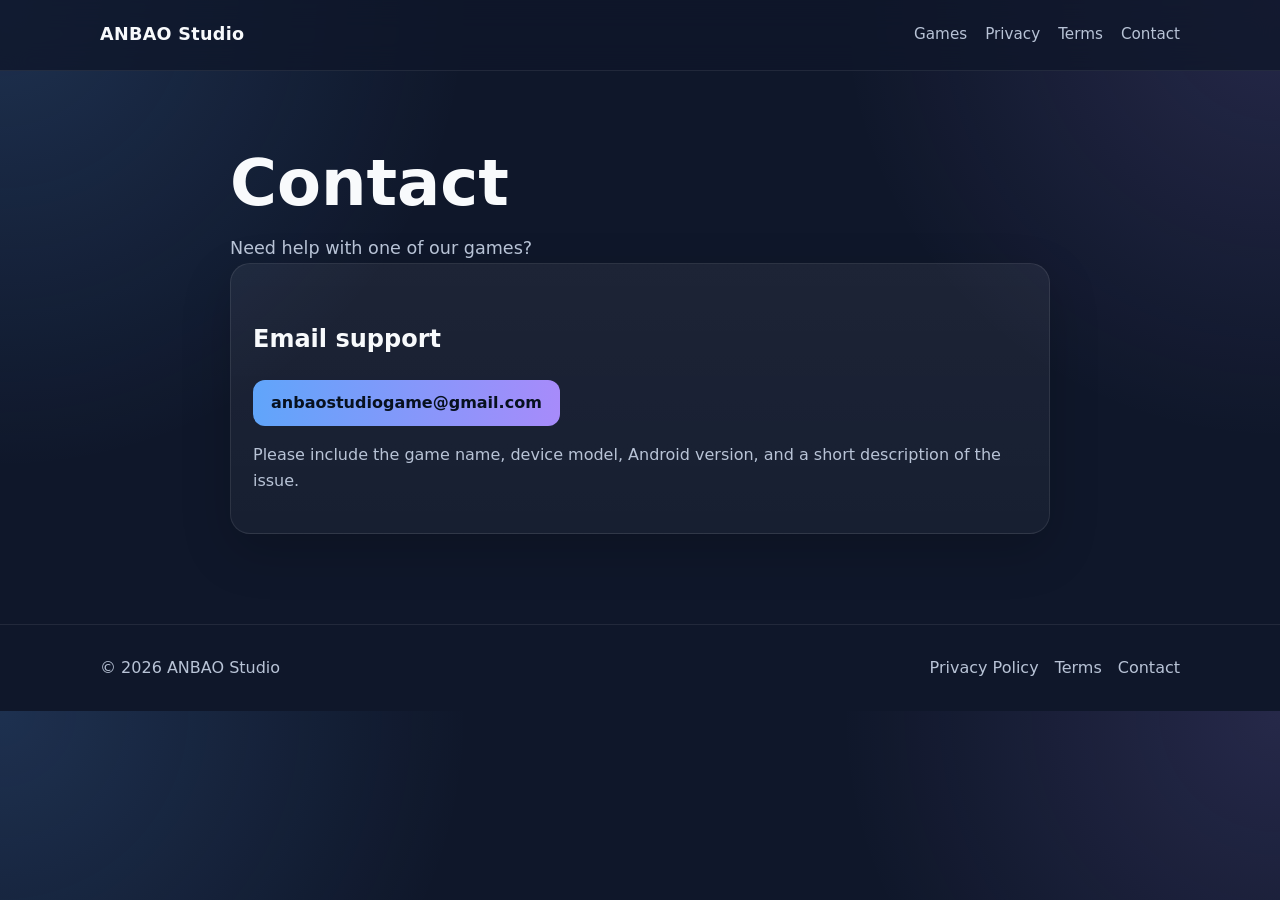
==== contact.html @ 6f1c0e76 "Add files via upload" ====
<!doctype html>
<html lang="en">
<head>
  <meta charset="utf-8">
  <meta name="viewport" content="width=device-width,initial-scale=1">
  <title>Contact — ANBAO Studio</title>
  <link rel="stylesheet" href="assets/style.css">
  <script src="config.js"></script>
</head>
<body>
<header>
  <div class="wrap nav">
    <a class="brand" href="index.html" data-studio>ANBAO Studio</a>
    <nav>
      <a href="index.html#games-section">Games</a>
      <a href="privacy.html">Privacy</a>
      <a href="terms.html">Terms</a>
      <a href="contact.html">Contact</a>
    </nav>
  </div>
</header>
<main class="page">
  <div class="wrap prose">
    <h1>Contact</h1>
    <p class="lead" style="margin-left:0">Need help with one of our games?</p>
    <div class="card">
      <h2>Email support</h2>
      <p><a class="btn" data-email href="mailto:YOUR_EMAIL@gmail.com">YOUR_EMAIL@gmail.com</a></p>
      <p class="muted">Please include the game name, device model, Android version, and a short description of the issue.</p>
    </div>
  </div>
</main>
<footer>
  <div class="wrap footer-row">
    <div>© <span data-year></span> <span data-studio>ANBAO Studio</span></div>
    <div class="footer-links">
      <a href="privacy.html">Privacy Policy</a>
      <a href="terms.html">Terms</a>
      <a href="contact.html">Contact</a>
    </div>
  </div>
</footer>
<script src="assets/main.js"></script>
</body>
</html>
---- assets/style.css ----
:root{
  --bg:#0f172a;
  --card:#172033;
  --soft:#23304a;
  --text:#f8fafc;
  --muted:#b8c3d6;
  --accent:#60a5fa;
  --accent2:#a78bfa;
  --max:1080px;
}
*{box-sizing:border-box}
html{scroll-behavior:smooth}
body{
  margin:0;
  font-family:Inter,ui-sans-serif,system-ui,-apple-system,BlinkMacSystemFont,"Segoe UI",sans-serif;
  background:
    radial-gradient(circle at top left,rgba(96,165,250,.18),transparent 32%),
    radial-gradient(circle at top right,rgba(167,139,250,.15),transparent 30%),
    var(--bg);
  color:var(--text);
  line-height:1.65;
}
a{color:inherit}
.wrap{width:min(calc(100% - 32px),var(--max));margin:auto}
header{
  position:sticky;top:0;z-index:10;
  backdrop-filter:blur(14px);
  background:rgba(15,23,42,.78);
  border-bottom:1px solid rgba(255,255,255,.08);
}
.nav{display:flex;align-items:center;justify-content:space-between;min-height:70px;gap:20px}
.brand{font-weight:800;text-decoration:none;font-size:1.1rem;letter-spacing:.3px}
nav{display:flex;gap:18px;flex-wrap:wrap}
nav a{text-decoration:none;color:var(--muted);font-size:.95rem}
nav a:hover{color:var(--text)}
.hero{padding:96px 0 72px;text-align:center}
.badge{
  display:inline-block;padding:7px 12px;border-radius:999px;
  background:rgba(96,165,250,.12);border:1px solid rgba(96,165,250,.3);
  color:#bfdbfe;font-size:.85rem
}
h1{font-size:clamp(2.5rem,7vw,5.2rem);line-height:1.02;margin:22px 0 18px}
.gradient{
  background:linear-gradient(90deg,var(--accent),var(--accent2));
  -webkit-background-clip:text;background-clip:text;color:transparent
}
.lead{max-width:720px;margin:0 auto;color:var(--muted);font-size:1.1rem}
.actions{display:flex;justify-content:center;gap:12px;flex-wrap:wrap;margin-top:28px}
.btn{
  display:inline-flex;align-items:center;justify-content:center;
  min-height:46px;padding:0 18px;border-radius:12px;text-decoration:none;font-weight:700;
  background:linear-gradient(90deg,var(--accent),var(--accent2));color:#07111f
}
.btn.secondary{background:transparent;color:var(--text);border:1px solid rgba(255,255,255,.16)}
section{padding:30px 0 70px}
.section-title{font-size:2rem;margin-bottom:8px}
.section-sub{color:var(--muted);margin-top:0}
.grid{display:grid;grid-template-columns:repeat(auto-fit,minmax(260px,1fr));gap:20px;margin-top:28px}
.card{
  background:linear-gradient(180deg,rgba(255,255,255,.06),rgba(255,255,255,.035));
  border:1px solid rgba(255,255,255,.09);
  border-radius:20px;padding:22px;box-shadow:0 18px 50px rgba(0,0,0,.18)
}
.game-card{display:flex;gap:18px;align-items:flex-start}
.game-icon{width:82px;height:82px;border-radius:20px;flex:0 0 auto}
.game-card h3{margin:2px 0 6px}
.muted{color:var(--muted)}
.page{padding:58px 0 90px}
.page h1{font-size:clamp(2.2rem,6vw,4rem);text-align:left}
.prose{max-width:820px}
.prose h2{margin-top:34px}
.prose p,.prose li{color:var(--muted)}
.code{
  background:#0b1220;border:1px solid rgba(255,255,255,.1);
  padding:14px;border-radius:12px;overflow:auto;font-family:ui-monospace,monospace
}
footer{border-top:1px solid rgba(255,255,255,.08);padding:30px 0;color:var(--muted)}
.footer-row{display:flex;justify-content:space-between;gap:20px;flex-wrap:wrap}
.footer-links{display:flex;gap:16px;flex-wrap:wrap}
.footer-links a{text-decoration:none}
.notice{
  padding:14px 16px;border-radius:14px;background:rgba(250,204,21,.08);
  border:1px solid rgba(250,204,21,.25);color:#fde68a
}
@media(max-width:640px){
  .nav{align-items:flex-start;padding:16px 0}
  nav{justify-content:flex-end}
  .hero{padding-top:72px}
}
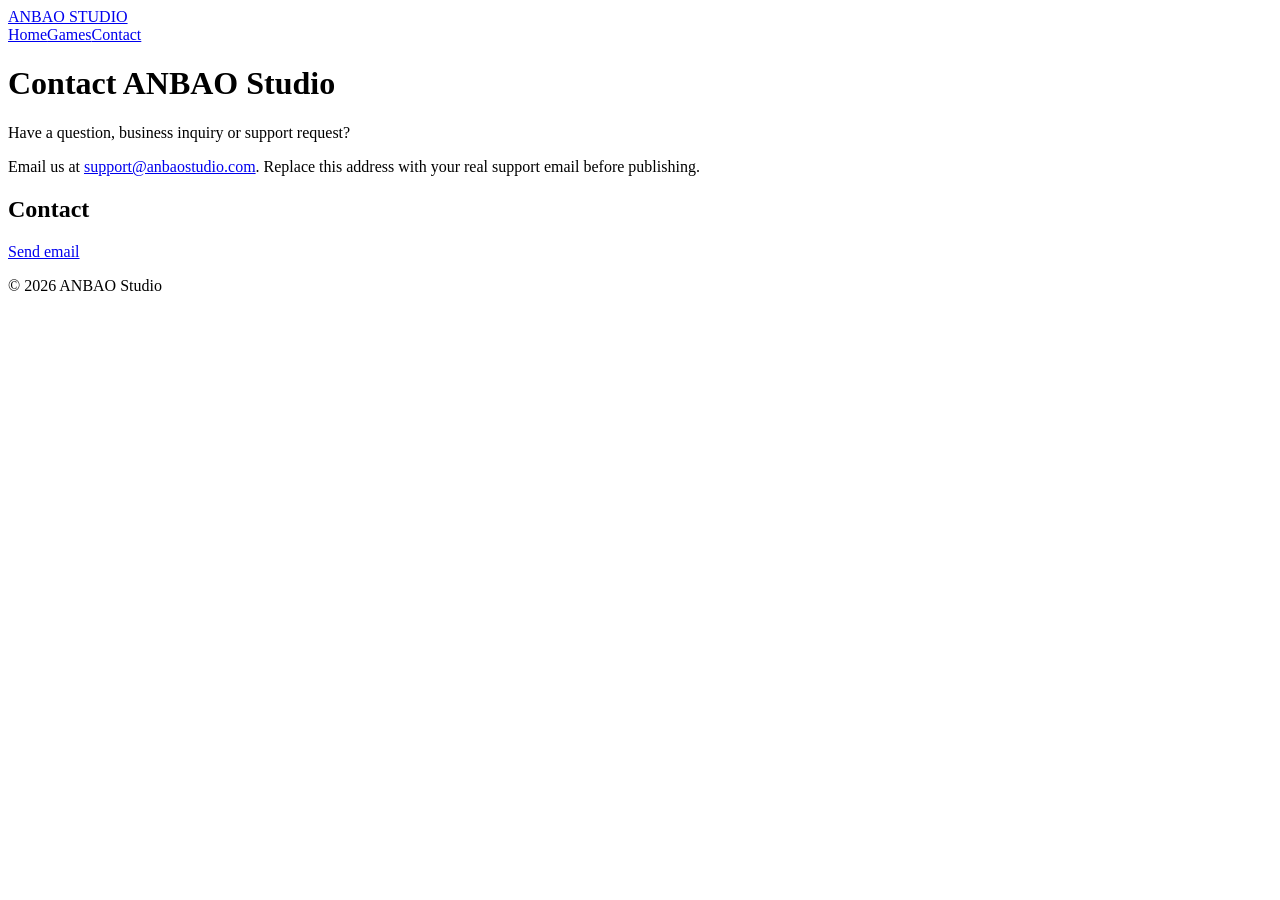
==== commit b2b8d849: "Add files via upload" ====
--- a/contact.html
+++ b/contact.html
@@ -1,45 +1 @@
-<!doctype html>
-<html lang="en">
-<head>
-  <meta charset="utf-8">
-  <meta name="viewport" content="width=device-width,initial-scale=1">
-  <title>Contact — ANBAO Studio</title>
-  <link rel="stylesheet" href="assets/style.css">
-  <script src="config.js"></script>
-</head>
-<body>
-<header>
-  <div class="wrap nav">
-    <a class="brand" href="index.html" data-studio>ANBAO Studio</a>
-    <nav>
-      <a href="index.html#games-section">Games</a>
-      <a href="privacy.html">Privacy</a>
-      <a href="terms.html">Terms</a>
-      <a href="contact.html">Contact</a>
-    </nav>
-  </div>
-</header>
-<main class="page">
-  <div class="wrap prose">
-    <h1>Contact</h1>
-    <p class="lead" style="margin-left:0">Need help with one of our games?</p>
-    <div class="card">
-      <h2>Email support</h2>
-      <p><a class="btn" data-email href="mailto:YOUR_EMAIL@gmail.com">YOUR_EMAIL@gmail.com</a></p>
-      <p class="muted">Please include the game name, device model, Android version, and a short description of the issue.</p>
-    </div>
-  </div>
-</main>
-<footer>
-  <div class="wrap footer-row">
-    <div>© <span data-year></span> <span data-studio>ANBAO Studio</span></div>
-    <div class="footer-links">
-      <a href="privacy.html">Privacy Policy</a>
-      <a href="terms.html">Terms</a>
-      <a href="contact.html">Contact</a>
-    </div>
-  </div>
-</footer>
-<script src="assets/main.js"></script>
-</body>
-</html>+<!doctype html><html lang="en"><head><meta charset="utf-8"><meta name="viewport" content="width=device-width,initial-scale=1"><title>Contact ANBAO Studio</title><link rel="stylesheet" href="assets/inner.css"></head><body><header class="header"><div class="wrap nav"><a class="brand" href="index.html">ANBAO STUDIO</a><nav><a href="index.html">Home</a><a href="index.html#games">Games</a><a href="contact.html">Contact</a></nav></div></header><main><div class="wrap"><div class="box"><h1>Contact ANBAO Studio</h1><p>Have a question, business inquiry or support request?</p><p>Email us at <a href="mailto:support@anbaostudio.com">support@anbaostudio.com</a>. Replace this address with your real support email before publishing.</p><h2>Contact</h2><p><a class="button" href="mailto:support@anbaostudio.com">Send email</a></p></div></div></main><footer class="footer"><div class="wrap">© 2026 ANBAO Studio</div></footer></body></html>
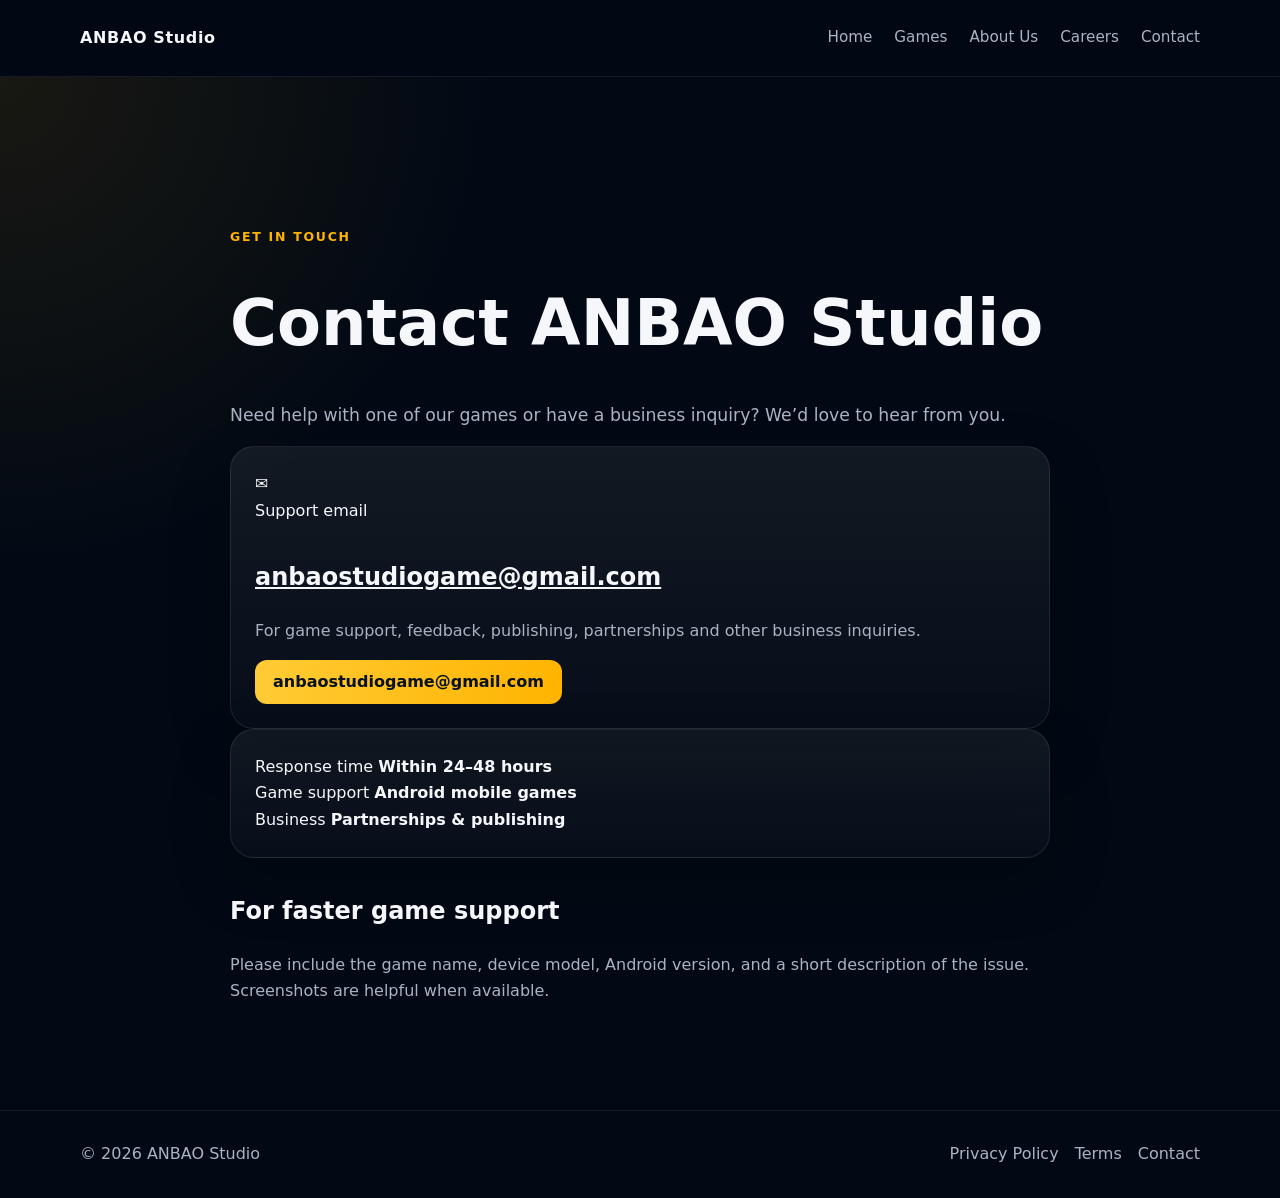
==== commit 4494fd1c: "Add files via upload" ====
--- a/contact.html
+++ b/contact.html
@@ -1 +1,75 @@
-<!doctype html><html lang="en"><head><meta charset="utf-8"><meta name="viewport" content="width=device-width,initial-scale=1"><title>Contact ANBAO Studio</title><link rel="stylesheet" href="assets/inner.css"></head><body><header class="header"><div class="wrap nav"><a class="brand" href="index.html">ANBAO STUDIO</a><nav><a href="index.html">Home</a><a href="index.html#games">Games</a><a href="contact.html">Contact</a></nav></div></header><main><div class="wrap"><div class="box"><h1>Contact ANBAO Studio</h1><p>Have a question, business inquiry or support request?</p><p>Email us at <a href="mailto:support@anbaostudio.com">support@anbaostudio.com</a>. Replace this address with your real support email before publishing.</p><h2>Contact</h2><p><a class="button" href="mailto:support@anbaostudio.com">Send email</a></p></div></div></main><footer class="footer"><div class="wrap">© 2026 ANBAO Studio</div></footer></body></html>+<!doctype html>
+<html lang="en">
+<head>
+  <meta charset="utf-8">
+  <meta name="viewport" content="width=device-width,initial-scale=1">
+  <meta name="description" content="Contact ANBAO Studio for game support, business inquiries and partnerships.">
+  <title>Contact — ANBAO Studio</title>
+  <link rel="stylesheet" href="assets/style.css">
+  <script src="config.js"></script>
+</head>
+<body>
+<header>
+  <div class="wrap nav">
+    <a class="brand" href="index.html" data-studio>ANBAO Studio</a>
+    <nav>
+      <a href="index.html">Home</a>
+      <a href="index.html#games-section">Games</a>
+      <a href="index.html#about">About Us</a>
+      <a href="index.html#careers">Careers</a>
+      <a href="contact.html">Contact</a>
+    </nav>
+  </div>
+</header>
+<main class="page contact-page">
+  <div class="wrap prose contact-prose">
+    <span class="eyebrow">Get in touch</span>
+    <h1>Contact ANBAO Studio</h1>
+    <p class="lead">Need help with one of our games or have a business inquiry? We’d love to hear from you.</p>
+
+    <div class="contact-grid">
+      <section class="card contact-main-card">
+        <div class="contact-icon" aria-hidden="true">✉</div>
+        <div>
+          <span class="contact-label">Support email</span>
+          <h2><a data-email href="mailto:anbaostudiogame@gmail.com">anbaostudiogame@gmail.com</a></h2>
+          <p class="muted">For game support, feedback, publishing, partnerships and other business inquiries.</p>
+          <a class="btn contact-button" data-email href="mailto:anbaostudiogame@gmail.com?subject=Contact%20ANBAO%20Studio">Send email</a>
+        </div>
+      </section>
+
+      <section class="card contact-info-card">
+        <div class="contact-info-item">
+          <span>Response time</span>
+          <strong>Within 24–48 hours</strong>
+        </div>
+        <div class="contact-info-item">
+          <span>Game support</span>
+          <strong>Android mobile games</strong>
+        </div>
+        <div class="contact-info-item">
+          <span>Business</span>
+          <strong>Partnerships & publishing</strong>
+        </div>
+      </section>
+    </div>
+
+    <div class="support-note">
+      <h2>For faster game support</h2>
+      <p>Please include the game name, device model, Android version, and a short description of the issue. Screenshots are helpful when available.</p>
+    </div>
+  </div>
+</main>
+<footer>
+  <div class="wrap footer-row">
+    <div>© <span data-year></span> <span data-studio>ANBAO Studio</span></div>
+    <div class="footer-links">
+      <a href="privacy.html">Privacy Policy</a>
+      <a href="terms.html">Terms</a>
+      <a href="contact.html">Contact</a>
+    </div>
+  </div>
+</footer>
+<script src="assets/main.js"></script>
+</body>
+</html>
--- a/assets/style.css
+++ b/assets/style.css
@@ -0,0 +1,157 @@
+:root{
+  --bg:#020914;
+  --bg2:#07111f;
+  --card:#0c1728;
+  --soft:#142237;
+  --text:#f6f7fb;
+  --muted:#aab3c2;
+  --gold:#ffb400;
+  --gold2:#ffcb35;
+  --max:1120px;
+  --wide:1640px;
+}
+*{box-sizing:border-box}
+html{scroll-behavior:smooth}
+body{
+  margin:0;
+  font-family:Inter,ui-sans-serif,system-ui,-apple-system,BlinkMacSystemFont,"Segoe UI",sans-serif;
+  background:var(--bg);
+  color:var(--text);
+  line-height:1.65;
+}
+a{color:inherit}
+img{max-width:100%;display:block}
+.wrap{width:min(calc(100% - 32px),var(--max));margin:auto}
+.wide-wrap{width:min(calc(100% - 64px),var(--wide));margin:auto}
+
+.site-header{
+  position:absolute;inset:0 0 auto;z-index:30;
+  background:linear-gradient(180deg,rgba(1,7,17,.92),rgba(1,7,17,.35),transparent);
+}
+.nav{display:flex;align-items:center;justify-content:space-between;min-height:122px;gap:28px}
+.brand-image{width:390px;max-width:34vw;text-decoration:none;overflow:hidden}
+.brand-image img{width:100%;mix-blend-mode:screen}
+.main-nav{display:flex;align-items:center;gap:58px;text-transform:uppercase;font-weight:800;font-size:.95rem;letter-spacing:.03em}
+.main-nav a{text-decoration:none;color:#f4f4f4;padding:17px 0;position:relative}
+.main-nav a:hover,.main-nav a.active{color:var(--gold)}
+.main-nav a.active:after{content:"";position:absolute;left:0;right:0;bottom:5px;height:2px;background:var(--gold)}
+.menu-toggle{display:none;border:0;background:transparent;color:white;font-size:28px;cursor:pointer}
+
+.studio-hero{
+  position:relative;min-height:850px;overflow:hidden;
+  background:
+    radial-gradient(circle at 70% 42%,rgba(16,48,86,.25),transparent 38%),
+    radial-gradient(circle at 12% 55%,rgba(12,31,55,.26),transparent 38%),
+    linear-gradient(90deg,#020914 0%,#020914 39%,#040c18 62%,#020812 100%);
+}
+.studio-hero:after{content:"";position:absolute;inset:auto 0 0;height:180px;background:linear-gradient(transparent,var(--bg));pointer-events:none}
+.hero-layout{display:grid;grid-template-columns:38% 62%;align-items:end;min-height:850px;padding-top:120px;position:relative;z-index:1}
+.hero-copy{padding:58px 0 54px 18px;position:relative;z-index:2}
+.hero-copy h1{font-size:clamp(4rem,6vw,7.2rem);line-height:.92;letter-spacing:-.065em;margin:0 0 26px;font-weight:900}
+.hero-copy h1 span,.hero-copy h1 strong{display:block}
+.hero-copy h1 strong{color:var(--gold);font-weight:900}
+.hero-copy p{font-size:clamp(1rem,1.25vw,1.35rem);color:#d3d6dc;margin:0 0 32px;max-width:650px}
+.hero-copy p em{font-style:normal;color:var(--gold)}
+.gold-button{display:inline-flex;align-items:center;justify-content:center;gap:16px;min-height:54px;padding:0 34px;border-radius:18px;background:linear-gradient(180deg,var(--gold2),var(--gold));color:#08101a;text-decoration:none;text-transform:uppercase;font-weight:900;letter-spacing:.02em;box-shadow:0 10px 28px rgba(255,180,0,.18);transition:.2s ease}
+.gold-button:hover{transform:translateY(-2px);box-shadow:0 15px 38px rgba(255,180,0,.28)}
+.play-icon{font-size:.86em}
+.hero-visual{height:745px;align-self:end;overflow:hidden;position:relative}
+.hero-visual:before{content:"";position:absolute;inset:0 auto 0 0;width:18%;z-index:2;background:linear-gradient(90deg,#020914,transparent)}
+.hero-visual img{width:100%;height:100%;object-fit:cover;object-position:center bottom;filter:saturate(.98) contrast(1.02)}
+.values{display:grid;grid-template-columns:repeat(4,1fr);max-width:650px;margin-top:62px;border-top:1px solid rgba(255,255,255,.08);padding-top:18px}
+.value-item{text-align:center;padding:0 20px;border-right:1px solid rgba(255,255,255,.12)}
+.value-item:last-child{border-right:0}
+.value-icon{font-size:2.3rem;line-height:1;margin-bottom:12px;color:var(--gold);filter:grayscale(1) sepia(1) saturate(8)}
+.value-item b{display:block;text-transform:uppercase;font-size:.94rem}
+.value-item span{display:block;color:var(--muted);font-size:.78rem;white-space:nowrap}
+
+.content-section{padding:105px 0;position:relative}
+.games-section{background:linear-gradient(180deg,var(--bg),#06101e)}
+.section-heading{text-align:center;max-width:720px;margin:0 auto 48px}
+.eyebrow{display:block;color:var(--gold);font-weight:800;text-transform:uppercase;letter-spacing:.14em;font-size:.78rem;margin-bottom:10px}
+.section-heading h2,.two-column h2,.career-card h2{font-size:clamp(2rem,4vw,3.7rem);line-height:1.1;margin:0 0 16px;letter-spacing:-.04em}
+.section-heading p,.two-column p,.career-card p{color:var(--muted);font-size:1.05rem}
+.grid{display:grid;grid-template-columns:repeat(auto-fit,minmax(280px,1fr));gap:22px}
+.card{background:linear-gradient(180deg,rgba(255,255,255,.065),rgba(255,255,255,.025));border:1px solid rgba(255,255,255,.09);border-radius:24px;padding:24px;box-shadow:0 24px 60px rgba(0,0,0,.22)}
+.game-card{display:flex;gap:20px;align-items:flex-start}
+.game-icon{width:94px;height:94px;border-radius:22px;flex:0 0 auto;background:#152033}
+.game-card h3{margin:2px 0 4px;font-size:1.35rem}
+.muted{color:var(--muted)}
+.btn{display:inline-flex;align-items:center;justify-content:center;min-height:44px;padding:0 18px;border-radius:12px;text-decoration:none;font-weight:800;background:linear-gradient(90deg,var(--gold2),var(--gold));color:#07111f}
+.btn.secondary{background:transparent;color:var(--text);border:1px solid rgba(255,255,255,.18)}
+.about-section{background:#06101e}
+.two-column{display:grid;grid-template-columns:1fr 1.2fr;gap:90px;align-items:start}
+.text-link{color:var(--gold);font-weight:800;text-decoration:none}
+.careers-section{background:linear-gradient(180deg,#06101e,var(--bg))}
+.career-card{display:flex;align-items:center;justify-content:space-between;gap:40px;padding:48px;border-radius:28px;background:linear-gradient(135deg,#111f34,#091321);border:1px solid rgba(255,180,0,.2)}
+
+.page{padding:150px 0 90px;min-height:75vh;background:radial-gradient(circle at top left,rgba(255,180,0,.09),transparent 30%),var(--bg)}
+.page h1{font-size:clamp(2.2rem,6vw,4rem);text-align:left;line-height:1.05}
+.prose{max-width:820px}
+.prose h2{margin-top:34px}
+.prose p,.prose li{color:var(--muted)}
+.code{background:#0b1220;border:1px solid rgba(255,255,255,.1);padding:14px;border-radius:12px;overflow:auto;font-family:ui-monospace,monospace}
+.notice{padding:14px 16px;border-radius:14px;background:rgba(250,204,21,.08);border:1px solid rgba(250,204,21,.25);color:#fde68a}
+
+footer{border-top:1px solid rgba(255,255,255,.08);padding:30px 0;color:var(--muted);background:#020914}
+.footer-row{display:flex;justify-content:space-between;gap:20px;flex-wrap:wrap}
+.footer-links{display:flex;gap:16px;flex-wrap:wrap}
+.footer-links a{text-decoration:none}
+
+@media(max-width:1100px){
+  .main-nav{gap:28px}
+  .hero-layout{grid-template-columns:47% 53%}
+  .hero-copy h1{font-size:clamp(3.8rem,7vw,5.5rem)}
+  .values{grid-template-columns:repeat(2,1fr);gap:20px}
+  .value-item:nth-child(2){border-right:0}
+}
+@media(max-width:820px){
+  .wide-wrap{width:min(calc(100% - 32px),var(--wide))}
+  .site-header{position:fixed;background:rgba(2,9,20,.94);backdrop-filter:blur(12px)}
+  .nav{min-height:76px}
+  .brand-image{width:230px;max-width:65vw}
+  .menu-toggle{display:block}
+  .main-nav{display:none;position:absolute;top:76px;left:0;right:0;background:#05101e;padding:18px 24px;flex-direction:column;align-items:flex-start;gap:4px;border-top:1px solid rgba(255,255,255,.08)}
+  .main-nav.open{display:flex}
+  .main-nav a{width:100%;padding:12px 0}
+  .studio-hero{min-height:auto;padding-top:76px}
+  .hero-layout{display:block;min-height:auto;padding-top:0}
+  .hero-copy{padding:64px 0 35px;text-align:center}
+  .hero-copy h1{font-size:clamp(4rem,18vw,6.5rem)}
+  .hero-copy p br{display:none}
+  .values{margin:48px auto 0;grid-template-columns:repeat(2,1fr)}
+  .hero-visual{height:480px;margin:0 -16px}
+  .hero-visual:before{display:none}
+  .two-column{grid-template-columns:1fr;gap:20px}
+  .career-card{display:block;padding:34px}
+  .career-card .gold-button{margin-top:18px}
+}
+@media(max-width:520px){
+  .hero-copy h1{font-size:clamp(3.45rem,19vw,5rem)}
+  .gold-button{width:100%;padding:0 20px}
+  .hero-visual{height:360px}
+  .values{gap:12px}
+  .value-item{padding:0 8px}
+  .value-item span{white-space:normal}
+  .game-card{display:block}
+  .game-icon{margin-bottom:14px}
+  .content-section{padding:75px 0}
+}
+
+/* Inner pages */
+body:not(.home-page) > header{
+  position:sticky;top:0;z-index:20;
+  background:rgba(2,9,20,.92);
+  backdrop-filter:blur(12px);
+  border-bottom:1px solid rgba(255,255,255,.08);
+}
+body:not(.home-page) > header .nav{min-height:76px}
+body:not(.home-page) .brand{font-weight:900;text-decoration:none;letter-spacing:.04em}
+body:not(.home-page) header nav{display:flex;gap:22px;flex-wrap:wrap}
+body:not(.home-page) header nav a{text-decoration:none;color:var(--muted);font-size:.95rem}
+body:not(.home-page) header nav a:hover{color:var(--gold)}
+.lead{color:var(--muted);font-size:1.08rem}
+@media(max-width:640px){
+  body:not(.home-page) > header .nav{align-items:flex-start;padding:14px 0;min-height:auto}
+  body:not(.home-page) header nav{justify-content:flex-end;gap:12px}
+}
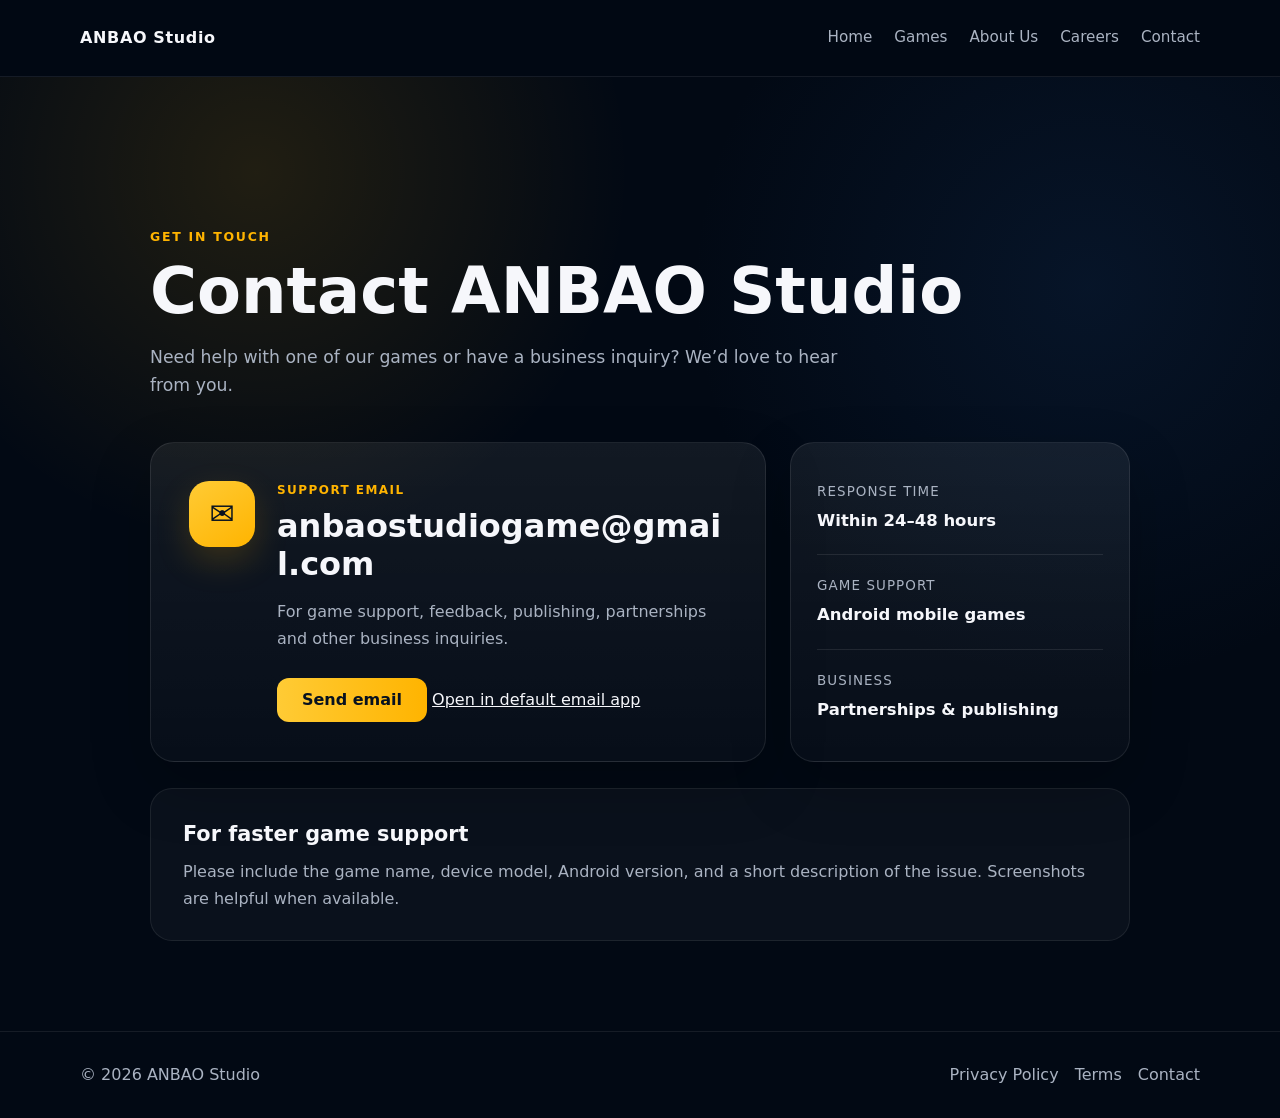
==== commit 33c63763: "Add files via upload" ====
--- a/contact.html
+++ b/contact.html
@@ -34,7 +34,8 @@
           <span class="contact-label">Support email</span>
           <h2><a data-email href="mailto:anbaostudiogame@gmail.com">anbaostudiogame@gmail.com</a></h2>
           <p class="muted">For game support, feedback, publishing, partnerships and other business inquiries.</p>
-          <a class="btn contact-button" data-email href="mailto:anbaostudiogame@gmail.com?subject=Contact%20ANBAO%20Studio">Send email</a>
+          <a class="btn contact-button" href="https://mail.google.com/mail/?view=cm&amp;fs=1&amp;to=anbaostudiogame@gmail.com&amp;su=Contact%20ANBAO%20Studio" target="_blank" rel="noopener noreferrer">Send email</a>
+          <a class="email-app-link" href="mailto:anbaostudiogame@gmail.com?subject=Contact%20ANBAO%20Studio">Open in default email app</a>
         </div>
       </section>
 
--- a/assets/style.css
+++ b/assets/style.css
@@ -155,3 +155,35 @@
   body:not(.home-page) > header .nav{align-items:flex-start;padding:14px 0;min-height:auto}
   body:not(.home-page) header nav{justify-content:flex-end;gap:12px}
 }
+
+/* Contact page */
+.contact-page{background:
+  radial-gradient(circle at 20% 10%,rgba(255,180,0,.12),transparent 28%),
+  radial-gradient(circle at 85% 22%,rgba(28,73,133,.18),transparent 30%),
+  var(--bg);
+}
+.contact-prose{max-width:980px}
+.contact-prose>h1{margin:8px 0 18px}
+.contact-prose>.lead{max-width:720px;margin:0 0 42px}
+.contact-grid{display:grid;grid-template-columns:1.45fr .8fr;gap:24px;align-items:stretch}
+.contact-main-card{display:grid;grid-template-columns:auto 1fr;gap:22px;padding:38px}
+.contact-icon{width:66px;height:66px;border-radius:20px;display:grid;place-items:center;font-size:30px;color:#07111f;background:linear-gradient(145deg,var(--gold2),var(--gold));box-shadow:0 14px 34px rgba(255,180,0,.18)}
+.contact-label{display:block;color:var(--gold);text-transform:uppercase;letter-spacing:.12em;font-size:.75rem;font-weight:900;margin-bottom:6px}
+.contact-main-card h2{margin:0 0 12px;font-size:clamp(1.35rem,3vw,2rem);line-height:1.2;overflow-wrap:anywhere}
+.contact-main-card h2 a{text-decoration:none}
+.contact-main-card h2 a:hover{color:var(--gold)}
+.contact-button{margin-top:10px;min-width:150px}
+.contact-info-card{padding:18px 26px;display:flex;flex-direction:column;justify-content:center}
+.contact-info-item{padding:20px 0;border-bottom:1px solid rgba(255,255,255,.09)}
+.contact-info-item:last-child{border-bottom:0}
+.contact-info-item span{display:block;color:var(--muted);font-size:.84rem;text-transform:uppercase;letter-spacing:.08em;margin-bottom:4px}
+.contact-info-item strong{display:block;font-size:1.03rem}
+.support-note{margin-top:26px;padding:28px 32px;border-radius:22px;background:rgba(255,255,255,.035);border:1px solid rgba(255,255,255,.08)}
+.support-note h2{margin:0 0 8px;font-size:1.3rem}
+.support-note p{margin:0}
+@media(max-width:760px){
+  .contact-grid{grid-template-columns:1fr}
+  .contact-main-card{grid-template-columns:1fr;padding:28px}
+  .contact-icon{width:58px;height:58px}
+  .contact-info-card{padding:10px 24px}
+}
